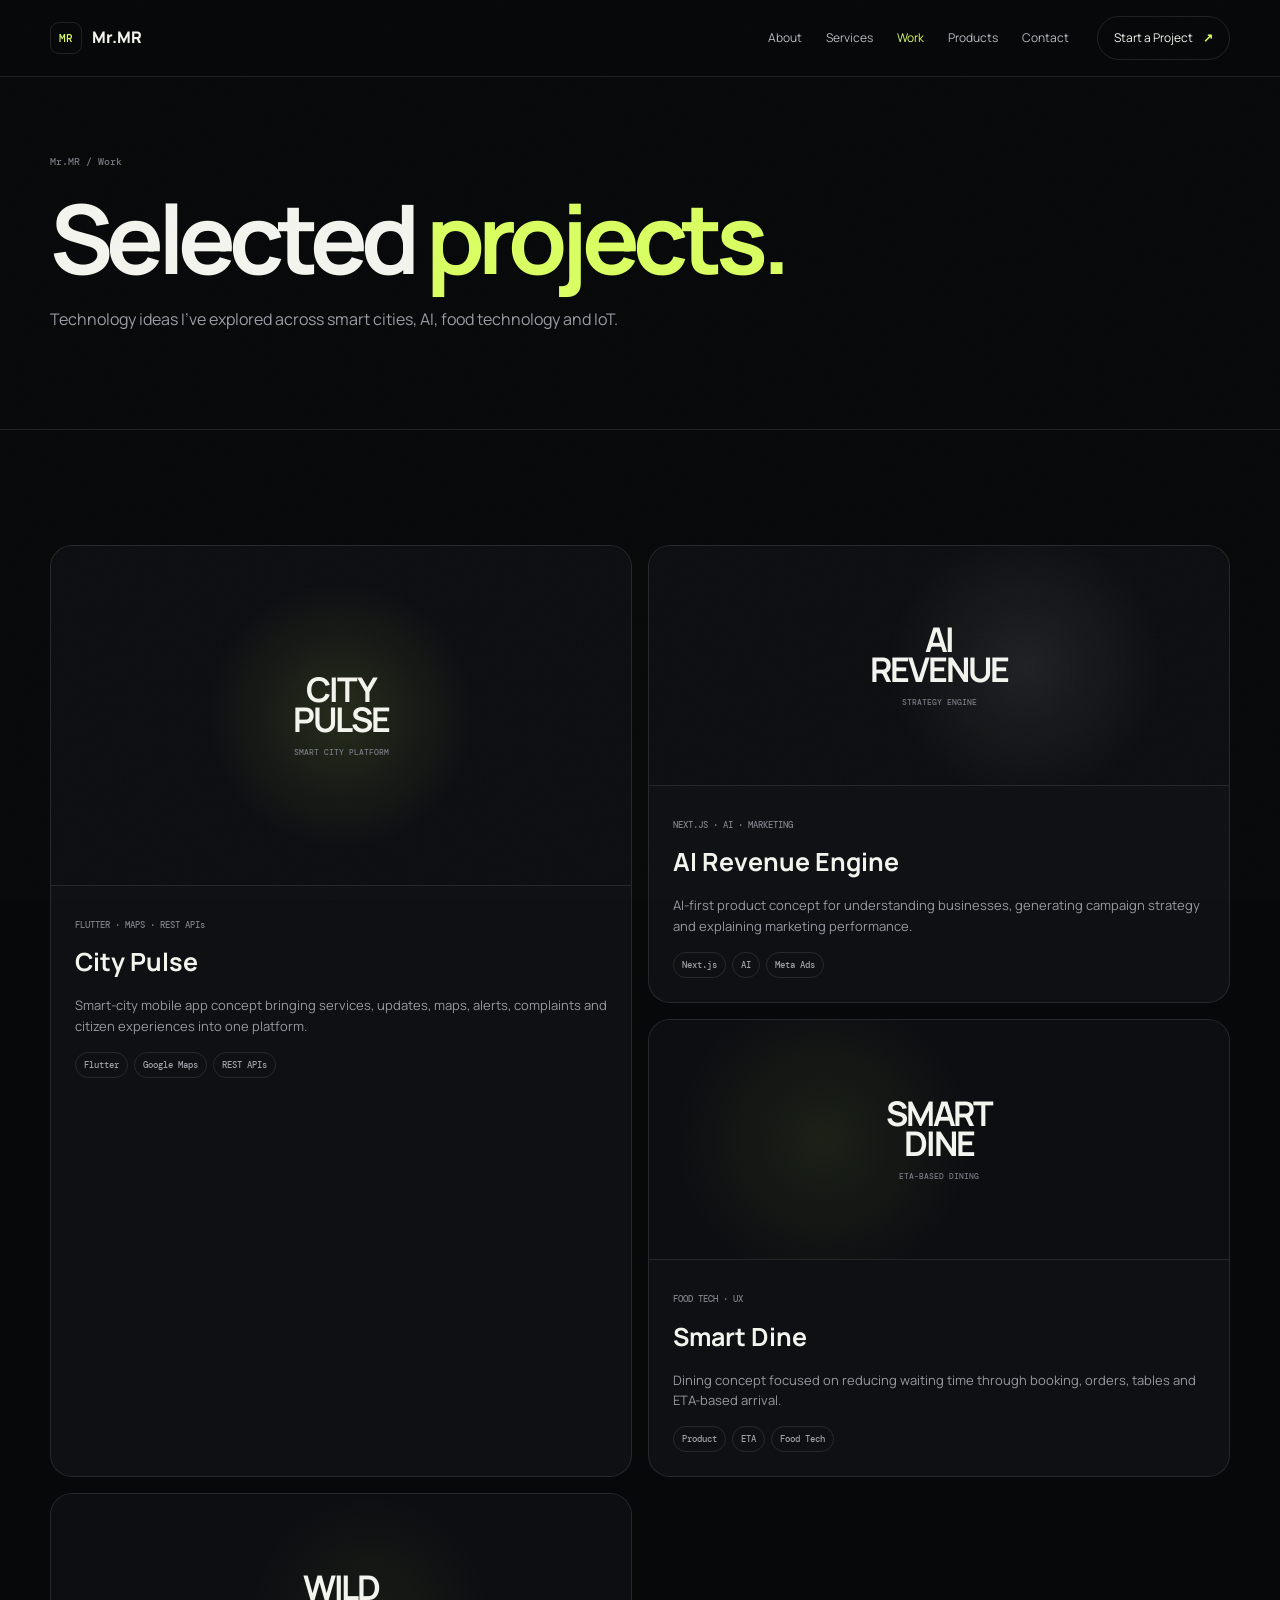
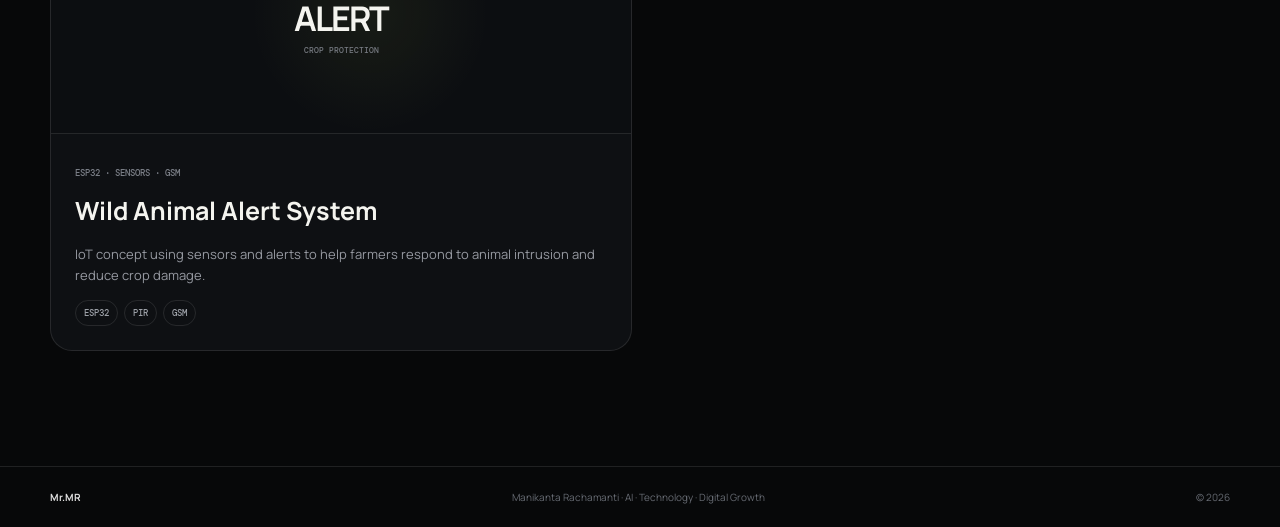
==== projects.html @ 4c33b62a "Upgrade Mr.MR to V4 — Client Ready" ====
<!doctype html><html lang="en"><head><meta charset="utf-8"><meta name="viewport" content="width=device-width,initial-scale=1"><meta name="description" content="Mr.MR — Manikanta Rachamanti"><title>Projects · Mr.MR</title><link rel="stylesheet" href="styles.css"></head><body><div class="noise"></div><header><div class="container nav"><a href="index.html" class="logo"><span>MR</span> Mr.MR</a><nav class="navlinks"><a class="" href="about.html">About</a><a class="" href="services.html">Services</a><a class="active" href="projects.html">Work</a><a class="" href="index.html#products">Products</a><a href="index.html#contact">Contact</a></nav><a class="navcta" href="start-a-project.html">Start a Project <b>↗</b></a><button class="menu" aria-label="Open menu"><i></i><i></i></button></div></header><main><section class="pagehero"><div class="container"><div class="crumb"><a href="index.html">Mr.MR</a> / Work</div><h1>Selected <em>projects.</em></h1><p>Technology ideas I've explored across smart cities, AI, food technology and IoT.</p></div></section>
<section class="section"><div class="container"><div class="workgrid"><article class="project featured"><div class="art city"><strong>CITY<br>PULSE</strong><small>SMART CITY PLATFORM</small></div><div class="pbody"><small>FLUTTER · MAPS · REST APIs</small><h3>City Pulse</h3><p>Smart-city mobile app concept bringing services, updates, maps, alerts, complaints and citizen experiences into one platform.</p><div class="tags"><i>Flutter</i><i>Google Maps</i><i>REST APIs</i></div></div></article><article class="project"><div class="art ai"><strong>AI<br>REVENUE</strong><small>STRATEGY ENGINE</small></div><div class="pbody"><small>NEXT.JS · AI · MARKETING</small><h3>AI Revenue Engine</h3><p>AI-first product concept for understanding businesses, generating campaign strategy and explaining marketing performance.</p><div class="tags"><i>Next.js</i><i>AI</i><i>Meta Ads</i></div></div></article><article class="project"><div class="art dine"><strong>SMART<br>DINE</strong><small>ETA-BASED DINING</small></div><div class="pbody"><small>FOOD TECH · UX</small><h3>Smart Dine</h3><p>Dining concept focused on reducing waiting time through booking, orders, tables and ETA-based arrival.</p><div class="tags"><i>Product</i><i>ETA</i><i>Food Tech</i></div></div></article><article class="project"><div class="art wild"><strong>WILD<br>ALERT</strong><small>CROP PROTECTION</small></div><div class="pbody"><small>ESP32 · SENSORS · GSM</small><h3>Wild Animal Alert System</h3><p>IoT concept using sensors and alerts to help farmers respond to animal intrusion and reduce crop damage.</p><div class="tags"><i>ESP32</i><i>PIR</i><i>GSM</i></div></div></article></div></div></section></main><footer><div class="container"><strong>Mr.MR</strong><span>Manikanta Rachamanti · AI · Technology · Digital Growth</span><span>© 2026</span></div></footer><script src="script.js"></script></body></html>
---- styles.css ----
@import url('https://fonts.googleapis.com/css2?family=DM+Mono:wght@400;500&family=Manrope:wght@400;500;600;700;800&display=swap');
:root{--bg:#070809;--panel:#0e1013;--panel2:#12151a;--text:#f4f4ef;--muted:#92969f;--line:rgba(255,255,255,.1);--accent:#d9ff62;--max:1180px}
*{box-sizing:border-box}html{scroll-behavior:smooth}body{margin:0;background:var(--bg);color:var(--text);font-family:Manrope,Arial,sans-serif;line-height:1.6}a{color:inherit;text-decoration:none}.container{width:min(calc(100% - 40px),var(--max));margin:auto}.noise{position:fixed;inset:0;pointer-events:none;z-index:50;opacity:.025;background-image:url("data:image/svg+xml,%3Csvg xmlns='http://www.w3.org/2000/svg' width='180' height='180'%3E%3Cfilter id='n'%3E%3CfeTurbulence type='fractalNoise' baseFrequency='.9' numOctaves='4'/%3E%3C/filter%3E%3Crect width='100%25' height='100%25' filter='url(%23n)'/%3E%3C/svg%3E")}
header{position:fixed;z-index:40;inset:0 0 auto;background:rgba(7,8,9,.8);backdrop-filter:blur(18px);border-bottom:1px solid var(--line)}.nav{height:76px;display:flex;align-items:center;gap:28px}.logo{display:flex;gap:10px;align-items:center;font-weight:800;margin-right:auto}.logo span{font:500 11px "DM Mono";color:var(--accent);border:1px solid var(--line);border-radius:9px;padding:8px}.navlinks{display:flex;gap:24px}.navlinks a{font-size:12px;color:#b8bbc1}.navlinks a:hover,.active{color:var(--accent)!important}.navcta,.btn{display:inline-flex;align-items:center;gap:10px;border:1px solid var(--line);border-radius:999px;padding:11px 16px;font-size:12px}.navcta:hover{border-color:#fff}.navcta b,.btn b{color:var(--accent)}.menu{display:none;background:none;border:0}.menu i{display:block;width:24px;height:1px;background:#fff;margin:6px}
.hero{min-height:800px;padding:160px 0 100px;display:flex;align-items:center}.hero-grid{display:grid;grid-template-columns:1.1fr .9fr;gap:80px;align-items:center}.eyebrow{display:inline-flex;gap:8px;align-items:center;font:500 10px "DM Mono";letter-spacing:.12em;border:1px solid var(--line);border-radius:999px;padding:8px 11px}.eyebrow span{width:7px;height:7px;background:var(--accent);border-radius:50%;box-shadow:0 0 14px var(--accent)}h1{font-size:clamp(55px,7.5vw,96px);line-height:.95;letter-spacing:-.07em;margin:24px 0}em{font-style:normal;color:var(--accent)}.hero p{color:#aeb1b8;max-width:680px;font-size:16px}.actions{display:flex;gap:12px;margin-top:30px}.primary{background:var(--accent);color:#080909;border-color:var(--accent);font-weight:800}.secondary:hover{border-color:#fff}.social{display:flex;gap:12px;color:#777b83;font-size:11px;margin-top:24px}.social a:hover{color:var(--accent)}
.visual{height:490px;border:1px solid var(--line);border-radius:30px;padding:22px;background:radial-gradient(circle at 50% 45%,rgba(217,255,98,.1),transparent 35%),#0d0f12}.visualtop,.visualbottom{display:flex;justify-content:space-between;font:500 9px "DM Mono";color:#72767d}.live{color:var(--accent)}.orbit{height:360px;display:grid;place-items:center;position:relative}.ring{position:absolute;border:1px solid rgba(255,255,255,.11);border-radius:50%}.r1{width:210px;height:320px}.r2{width:305px;height:230px}.r3{width:325px;height:325px;border-color:rgba(217,255,98,.15)}.core{width:90px;height:90px;border-radius:25px;background:var(--accent);color:#090a09;display:grid;place-items:center;font:800 23px "DM Mono";box-shadow:0 0 80px rgba(217,255,98,.18)}.chip{position:absolute;border:1px solid var(--line);border-radius:999px;background:#111419;color:#c1c4ca;padding:7px 10px;font:500 9px "DM Mono"}.c1{top:35px;left:20px}.c2{top:55px;right:20px}.c3{bottom:55px;left:30px}.c4{bottom:35px;right:45px}.visualbottom{border-top:1px solid var(--line);padding-top:17px}.visualbottom div{display:grid;gap:3px}.visualbottom strong{font:600 11px Manrope;color:#eee}
.ticker{overflow:hidden;border-block:1px solid var(--line)}.ticker>div{width:max-content;display:flex;gap:28px;padding:17px 0;animation:scroll 28s linear infinite}.ticker span{font:500 10px "DM Mono";letter-spacing:.1em;color:#777b83}.ticker i{color:var(--accent);font-style:normal}@keyframes scroll{to{transform:translateX(-35%)}}
.section{padding:115px 0}.dark{background:#0b0d10;border-block:1px solid var(--line)}.heading{display:grid;grid-template-columns:70px 1fr;gap:20px;margin-bottom:58px}.heading>span{font:500 11px "DM Mono";color:var(--accent)}.heading small,.page-kicker{font:500 10px "DM Mono";letter-spacing:.12em;color:#72767e}.heading h2{font-size:clamp(38px,5vw,60px);line-height:1;letter-spacing:-.055em;margin:10px 0}.two{display:grid;grid-template-columns:1.15fr .85fr;gap:100px}.lead{font-size:23px;line-height:1.45;color:#eee}.copy p:not(.lead){color:#999da5;font-size:14px}.facts{border-top:1px solid var(--line)}.facts div{display:flex;justify-content:space-between;gap:20px;padding:18px 0;border-bottom:1px solid var(--line)}.facts small{font:500 9px "DM Mono";color:#686c73}.facts strong{font-size:12px;text-align:right}
.cards{display:grid;grid-template-columns:1fr 1fr}.card{padding:32px 38px 34px 0;border-top:1px solid var(--line);min-height:250px}.card:nth-child(even){padding-left:38px;border-left:1px solid var(--line)}.card>b{font:500 10px "DM Mono";color:var(--accent)}.card h3{font-size:25px;margin:24px 0 8px}.card p{color:#92969e;font-size:13px}.card a{font:500 10px "DM Mono";color:#d5d7db}.card a span{color:var(--accent)}
.workgrid{display:grid;grid-template-columns:1fr 1fr;gap:16px}.project{border:1px solid var(--line);border-radius:22px;overflow:hidden;background:#0e1013;transition:.3s}.project:hover{transform:translateY(-5px);border-color:rgba(217,255,98,.35)}.project.featured{grid-row:span 2}.art{height:240px;display:grid;place-items:center;align-content:center;border-bottom:1px solid var(--line)}.featured .art{height:340px}.city{background:radial-gradient(circle,rgba(217,255,98,.12),transparent 40%),#0c0e11}.ai{background:radial-gradient(circle at 65%,rgba(255,255,255,.08),transparent 35%),#0c0e11}.dine{background:radial-gradient(circle at 30%,rgba(217,255,98,.08),transparent 35%),#0c0e11}.wild{background:radial-gradient(circle at 55%,rgba(217,255,98,.06),transparent 35%),#0c0e11}.art strong{font-size:34px;line-height:.9;text-align:center;letter-spacing:-.06em}.art small{font:500 8px "DM Mono";color:#777b82;margin-top:12px}.pbody{padding:24px}.pbody>small{font:500 9px "DM Mono";color:#7b7f87}.pbody h3{font-size:25px;margin:7px 0}.pbody p{font-size:13px;color:#9699a1}.tags{display:flex;flex-wrap:wrap;gap:6px;margin-top:15px}.tags i{font:500 9px "DM Mono";font-style:normal;color:#9da1a8;border:1px solid var(--line);padding:6px 8px;border-radius:999px}
.timeline{border-top:1px solid var(--line)}.timeline article{display:grid;grid-template-columns:100px 1fr;gap:40px;padding:34px 0;border-bottom:1px solid var(--line)}.timeline time{font:500 9px "DM Mono";color:#6d7178}.timeline small{font:500 9px "DM Mono";color:#747880}.timeline h3{font-size:27px;margin:7px 0}.timeline b{font-size:12px;color:var(--accent)}.timeline p{max-width:760px;color:#969aa2;font-size:13px}
.product{display:grid;grid-template-columns:1.15fr .85fr;gap:65px;border:1px solid var(--line);border-radius:24px;padding:55px;background:radial-gradient(circle at 80%,rgba(217,255,98,.08),transparent 35%),#0e1013}.product h3{font-size:45px;line-height:1;letter-spacing:-.05em;margin:12px 0}.product p{font-size:13px;color:#979aa2;max-width:590px}.productlist{border-top:1px solid var(--line);align-self:center}.productlist div{padding:18px 0;border-bottom:1px solid var(--line);display:flex;gap:15px;font-size:13px}.productlist b{font:500 9px "DM Mono";color:var(--accent)}
.start{background:var(--accent);color:#080909;padding:120px 0}.startgrid{display:grid;grid-template-columns:1fr 1fr;gap:80px}.start h1{font-size:clamp(52px,7vw,86px);margin:12px 0}.start p{color:#3f4a12;max-width:540px}.direct{margin-top:30px;display:grid;gap:5px;font-size:12px}.direct a{font-weight:800}.form{background:#0b0d0f;color:#f3f3ee;border-radius:24px;padding:28px}.form label{display:grid;gap:7px;margin-bottom:15px;font:500 9px "DM Mono";color:#858a92}.formrow{display:grid;grid-template-columns:1fr 1fr;gap:14px}input,select,textarea{width:100%;background:#12151a;border:1px solid #252a31;color:#eee;border-radius:10px;padding:13px;font:500 12px Manrope;outline:0}input:focus,select:focus,textarea:focus{border-color:var(--accent)}textarea{resize:vertical}.submit{width:100%;border:0;border-radius:10px;background:var(--accent);color:#080909;padding:14px;font-weight:800;cursor:pointer}.submit:disabled{opacity:.55}.note{font-size:9px;color:#666b74}.status{min-height:20px;color:var(--accent);font-size:11px}.contact{padding:115px 0}.contactgrid{display:grid;grid-template-columns:1fr .9fr;gap:100px}.contact h2{font-size:clamp(55px,7vw,90px);line-height:.92;letter-spacing:-.07em;margin:14px 0}.links{border-top:1px solid var(--line)}.links a{display:grid;grid-template-columns:90px 1fr 20px;gap:15px;padding:20px 0;border-bottom:1px solid var(--line)}.links small{font:500 9px "DM Mono";color:#676b73}.links strong{font-size:13px}.links b{color:var(--accent)}footer{border-top:1px solid var(--line);padding:22px 0;color:#676b73;font-size:10px}footer .container{display:flex;justify-content:space-between;gap:20px}footer strong{color:#ddd}
.pagehero{padding:155px 0 80px;border-bottom:1px solid var(--line)}.pagehero h1{max-width:850px}.pagehero p{max-width:680px;color:#999da5;font-size:16px}.crumb{font:500 10px "DM Mono";color:#72767e}.crumb a:hover{color:var(--accent)}
.reveal{opacity:0;transform:translateY(18px);transition:.7s}.reveal.visible{opacity:1;transform:none}.delay{transition-delay:.12s}
@media(max-width:900px){.navlinks{display:none;position:absolute;top:68px;left:20px;right:20px;background:#111318;border:1px solid var(--line);border-radius:15px;padding:15px;flex-direction:column}.navlinks.open{display:flex}.menu{display:block}.navcta{display:none}.hero-grid,.two,.product,.startgrid,.contactgrid{grid-template-columns:1fr}.visual{height:450px}.cards{grid-template-columns:1fr}.card,.card:nth-child(even){padding:28px 0;border-left:0}.workgrid{grid-template-columns:1fr}.project.featured{grid-row:auto}.featured .art{height:270px}}@media(max-width:650px){.container{width:calc(100% - 28px)}.section{padding:80px 0}.heading{grid-template-columns:40px 1fr;gap:7px;margin-bottom:45px}.hero{padding-top:130px}.hero h1{font-size:clamp(46px,15vw,68px)}.actions{flex-direction:column}.btn{justify-content:center}.formrow{grid-template-columns:1fr}.product{padding:28px}.product h3{font-size:36px}.timeline article{grid-template-columns:1fr;gap:8px}.links a{grid-template-columns:75px 1fr 15px}footer .container{flex-direction:column}}
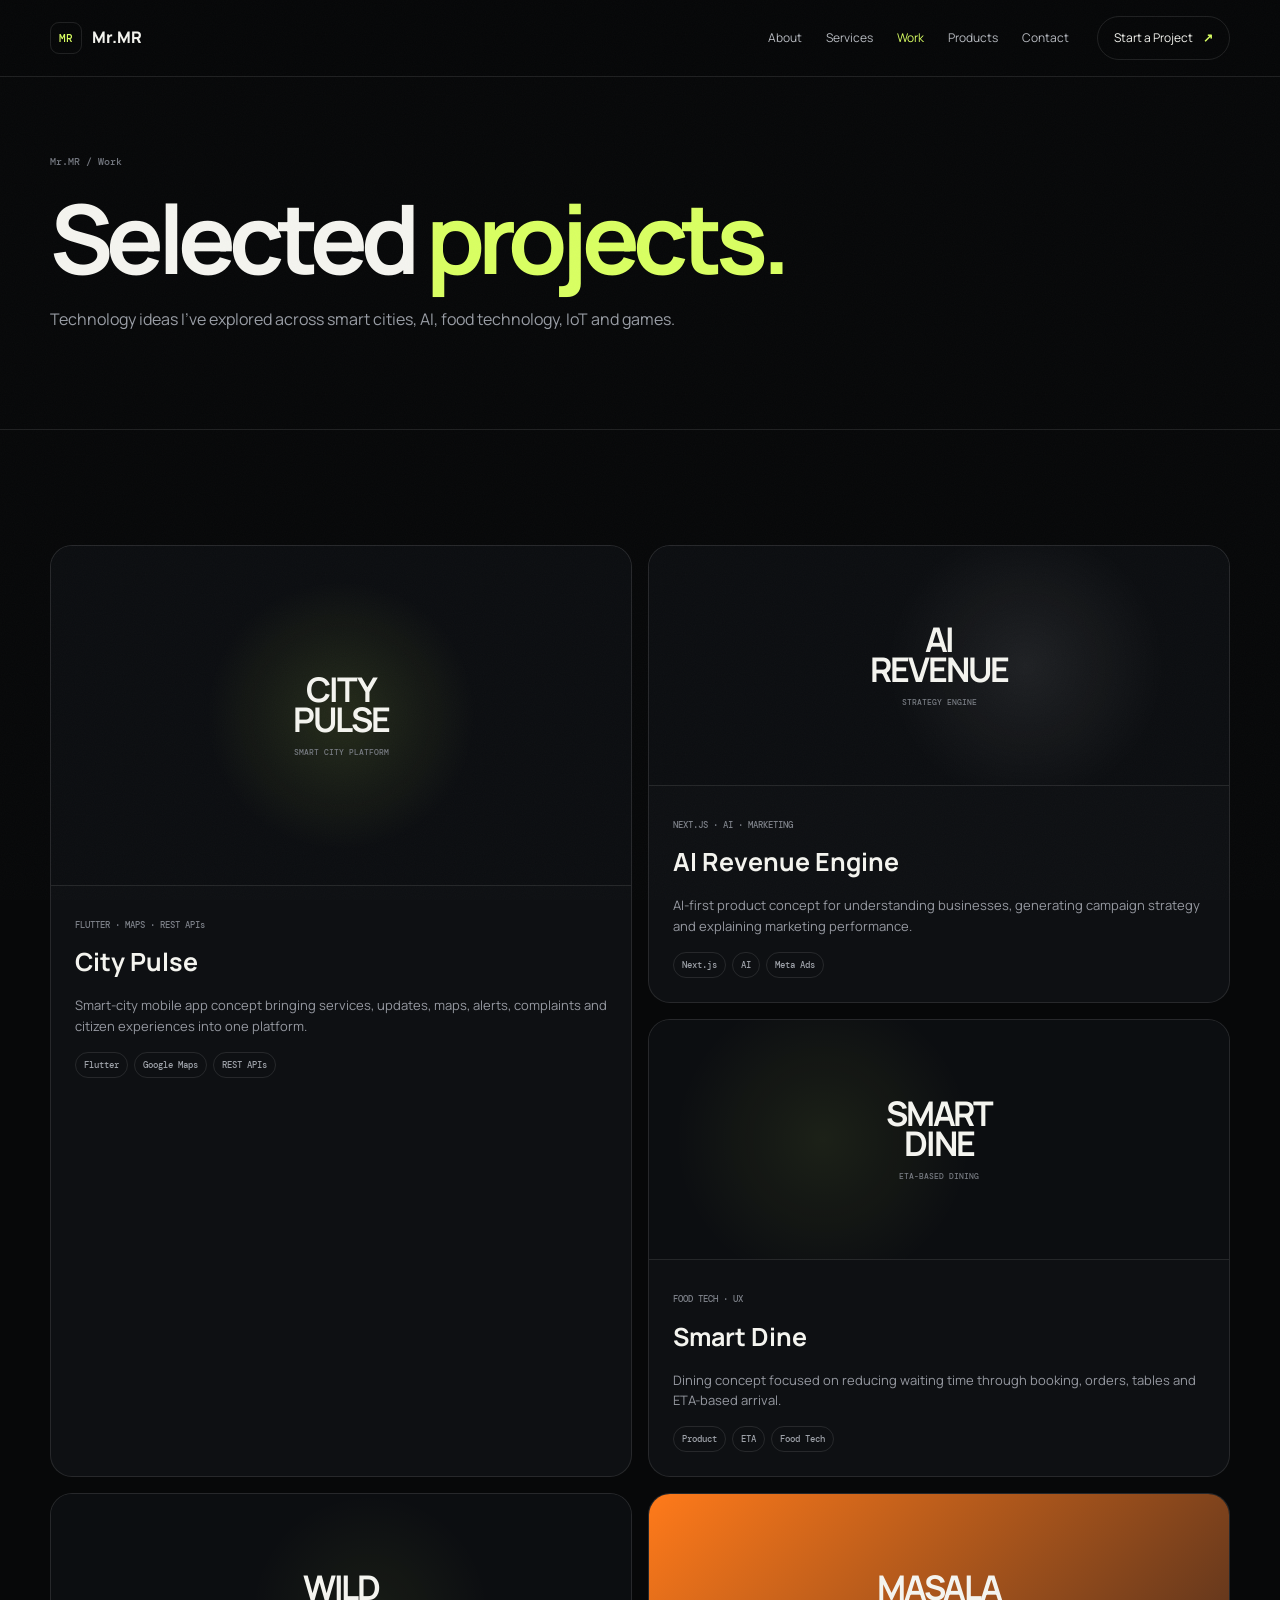
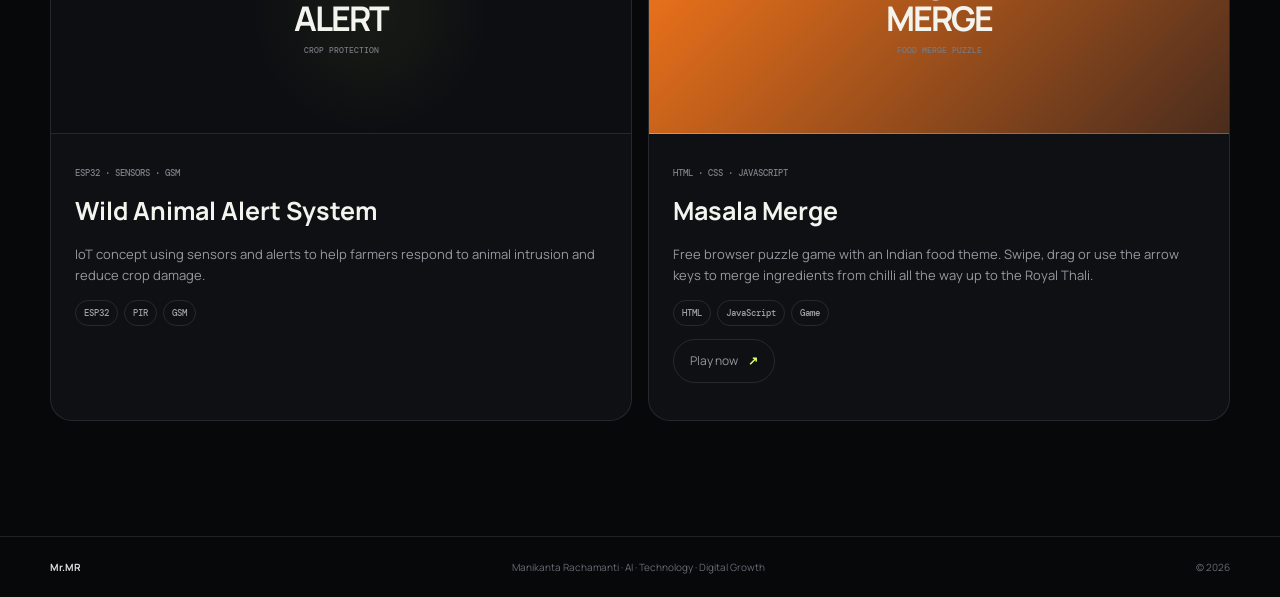
==== commit e6306434: "Add files via upload" ====
--- a/projects.html
+++ b/projects.html
@@ -1,2 +1,2 @@
-<!doctype html><html lang="en"><head><meta charset="utf-8"><meta name="viewport" content="width=device-width,initial-scale=1"><meta name="description" content="Mr.MR — Manikanta Rachamanti"><title>Projects · Mr.MR</title><link rel="stylesheet" href="styles.css"></head><body><div class="noise"></div><header><div class="container nav"><a href="index.html" class="logo"><span>MR</span> Mr.MR</a><nav class="navlinks"><a class="" href="about.html">About</a><a class="" href="services.html">Services</a><a class="active" href="projects.html">Work</a><a class="" href="index.html#products">Products</a><a href="index.html#contact">Contact</a></nav><a class="navcta" href="start-a-project.html">Start a Project <b>↗</b></a><button class="menu" aria-label="Open menu"><i></i><i></i></button></div></header><main><section class="pagehero"><div class="container"><div class="crumb"><a href="index.html">Mr.MR</a> / Work</div><h1>Selected <em>projects.</em></h1><p>Technology ideas I've explored across smart cities, AI, food technology and IoT.</p></div></section>
-<section class="section"><div class="container"><div class="workgrid"><article class="project featured"><div class="art city"><strong>CITY<br>PULSE</strong><small>SMART CITY PLATFORM</small></div><div class="pbody"><small>FLUTTER · MAPS · REST APIs</small><h3>City Pulse</h3><p>Smart-city mobile app concept bringing services, updates, maps, alerts, complaints and citizen experiences into one platform.</p><div class="tags"><i>Flutter</i><i>Google Maps</i><i>REST APIs</i></div></div></article><article class="project"><div class="art ai"><strong>AI<br>REVENUE</strong><small>STRATEGY ENGINE</small></div><div class="pbody"><small>NEXT.JS · AI · MARKETING</small><h3>AI Revenue Engine</h3><p>AI-first product concept for understanding businesses, generating campaign strategy and explaining marketing performance.</p><div class="tags"><i>Next.js</i><i>AI</i><i>Meta Ads</i></div></div></article><article class="project"><div class="art dine"><strong>SMART<br>DINE</strong><small>ETA-BASED DINING</small></div><div class="pbody"><small>FOOD TECH · UX</small><h3>Smart Dine</h3><p>Dining concept focused on reducing waiting time through booking, orders, tables and ETA-based arrival.</p><div class="tags"><i>Product</i><i>ETA</i><i>Food Tech</i></div></div></article><article class="project"><div class="art wild"><strong>WILD<br>ALERT</strong><small>CROP PROTECTION</small></div><div class="pbody"><small>ESP32 · SENSORS · GSM</small><h3>Wild Animal Alert System</h3><p>IoT concept using sensors and alerts to help farmers respond to animal intrusion and reduce crop damage.</p><div class="tags"><i>ESP32</i><i>PIR</i><i>GSM</i></div></div></article></div></div></section></main><footer><div class="container"><strong>Mr.MR</strong><span>Manikanta Rachamanti · AI · Technology · Digital Growth</span><span>© 2026</span></div></footer><script src="script.js"></script></body></html>+<!doctype html><html lang="en"><head><meta charset="utf-8"><meta name="viewport" content="width=device-width,initial-scale=1"><meta name="description" content="Mr.MR — Manikanta Rachamanti"><title>Projects · Mr.MR</title><link rel="stylesheet" href="styles.css"></head><body><div class="noise"></div><header><div class="container nav"><a href="index.html" class="logo"><span>MR</span> Mr.MR</a><nav class="navlinks"><a class="" href="about.html">About</a><a class="" href="services.html">Services</a><a class="active" href="projects.html">Work</a><a class="" href="index.html#products">Products</a><a href="index.html#contact">Contact</a></nav><a class="navcta" href="start-a-project.html">Start a Project <b>↗</b></a><button class="menu" aria-label="Open menu"><i></i><i></i></button></div></header><main><section class="pagehero"><div class="container"><div class="crumb"><a href="index.html">Mr.MR</a> / Work</div><h1>Selected <em>projects.</em></h1><p>Technology ideas I've explored across smart cities, AI, food technology, IoT and games.</p></div></section>
+<section class="section"><div class="container"><div class="workgrid"><article class="project featured"><div class="art city"><strong>CITY<br>PULSE</strong><small>SMART CITY PLATFORM</small></div><div class="pbody"><small>FLUTTER · MAPS · REST APIs</small><h3>City Pulse</h3><p>Smart-city mobile app concept bringing services, updates, maps, alerts, complaints and citizen experiences into one platform.</p><div class="tags"><i>Flutter</i><i>Google Maps</i><i>REST APIs</i></div></div></article><article class="project"><div class="art ai"><strong>AI<br>REVENUE</strong><small>STRATEGY ENGINE</small></div><div class="pbody"><small>NEXT.JS · AI · MARKETING</small><h3>AI Revenue Engine</h3><p>AI-first product concept for understanding businesses, generating campaign strategy and explaining marketing performance.</p><div class="tags"><i>Next.js</i><i>AI</i><i>Meta Ads</i></div></div></article><article class="project"><div class="art dine"><strong>SMART<br>DINE</strong><small>ETA-BASED DINING</small></div><div class="pbody"><small>FOOD TECH · UX</small><h3>Smart Dine</h3><p>Dining concept focused on reducing waiting time through booking, orders, tables and ETA-based arrival.</p><div class="tags"><i>Product</i><i>ETA</i><i>Food Tech</i></div></div></article><article class="project"><div class="art wild"><strong>WILD<br>ALERT</strong><small>CROP PROTECTION</small></div><div class="pbody"><small>ESP32 · SENSORS · GSM</small><h3>Wild Animal Alert System</h3><p>IoT concept using sensors and alerts to help farmers respond to animal intrusion and reduce crop damage.</p><div class="tags"><i>ESP32</i><i>PIR</i><i>GSM</i></div></div></article><article class="project"><div class="art game" style="background:linear-gradient(135deg,#ff7a1a 0%,#4a2c1d 100%)"><strong>MASALA<br>MERGE</strong><small>FOOD MERGE PUZZLE</small></div><div class="pbody"><small>HTML · CSS · JAVASCRIPT</small><h3>Masala Merge</h3><p>Free browser puzzle game with an Indian food theme. Swipe, drag or use the arrow keys to merge ingredients from chilli all the way up to the Royal Thali.</p><div class="tags"><i>HTML</i><i>JavaScript</i><i>Game</i></div><p><a class="btn secondary" href="https://masala-merge.vercel.app/" target="_blank" rel="noopener">Play now <b>↗</b></a></p></div></article></div></div></section></main><footer><div class="container"><strong>Mr.MR</strong><span>Manikanta Rachamanti · AI · Technology · Digital Growth</span><span>© 2026</span></div></footer><script src="script.js"></script></body></html>
--- a/styles.css
+++ b/styles.css
@@ -14,3 +14,13 @@
 .pagehero{padding:155px 0 80px;border-bottom:1px solid var(--line)}.pagehero h1{max-width:850px}.pagehero p{max-width:680px;color:#999da5;font-size:16px}.crumb{font:500 10px "DM Mono";color:#72767e}.crumb a:hover{color:var(--accent)}
 .reveal{opacity:0;transform:translateY(18px);transition:.7s}.reveal.visible{opacity:1;transform:none}.delay{transition-delay:.12s}
 @media(max-width:900px){.navlinks{display:none;position:absolute;top:68px;left:20px;right:20px;background:#111318;border:1px solid var(--line);border-radius:15px;padding:15px;flex-direction:column}.navlinks.open{display:flex}.menu{display:block}.navcta{display:none}.hero-grid,.two,.product,.startgrid,.contactgrid{grid-template-columns:1fr}.visual{height:450px}.cards{grid-template-columns:1fr}.card,.card:nth-child(even){padding:28px 0;border-left:0}.workgrid{grid-template-columns:1fr}.project.featured{grid-row:auto}.featured .art{height:270px}}@media(max-width:650px){.container{width:calc(100% - 28px)}.section{padding:80px 0}.heading{grid-template-columns:40px 1fr;gap:7px;margin-bottom:45px}.hero{padding-top:130px}.hero h1{font-size:clamp(46px,15vw,68px)}.actions{flex-direction:column}.btn{justify-content:center}.formrow{grid-template-columns:1fr}.product{padding:28px}.product h3{font-size:36px}.timeline article{grid-template-columns:1fr;gap:8px}.links a{grid-template-columns:75px 1fr 15px}footer .container{flex-direction:column}}
+
+
+/* V5.1 inquiry status */
+.status.success {
+  color: #1f7a4d;
+}
+
+.status.error {
+  color: #b42318;
+}
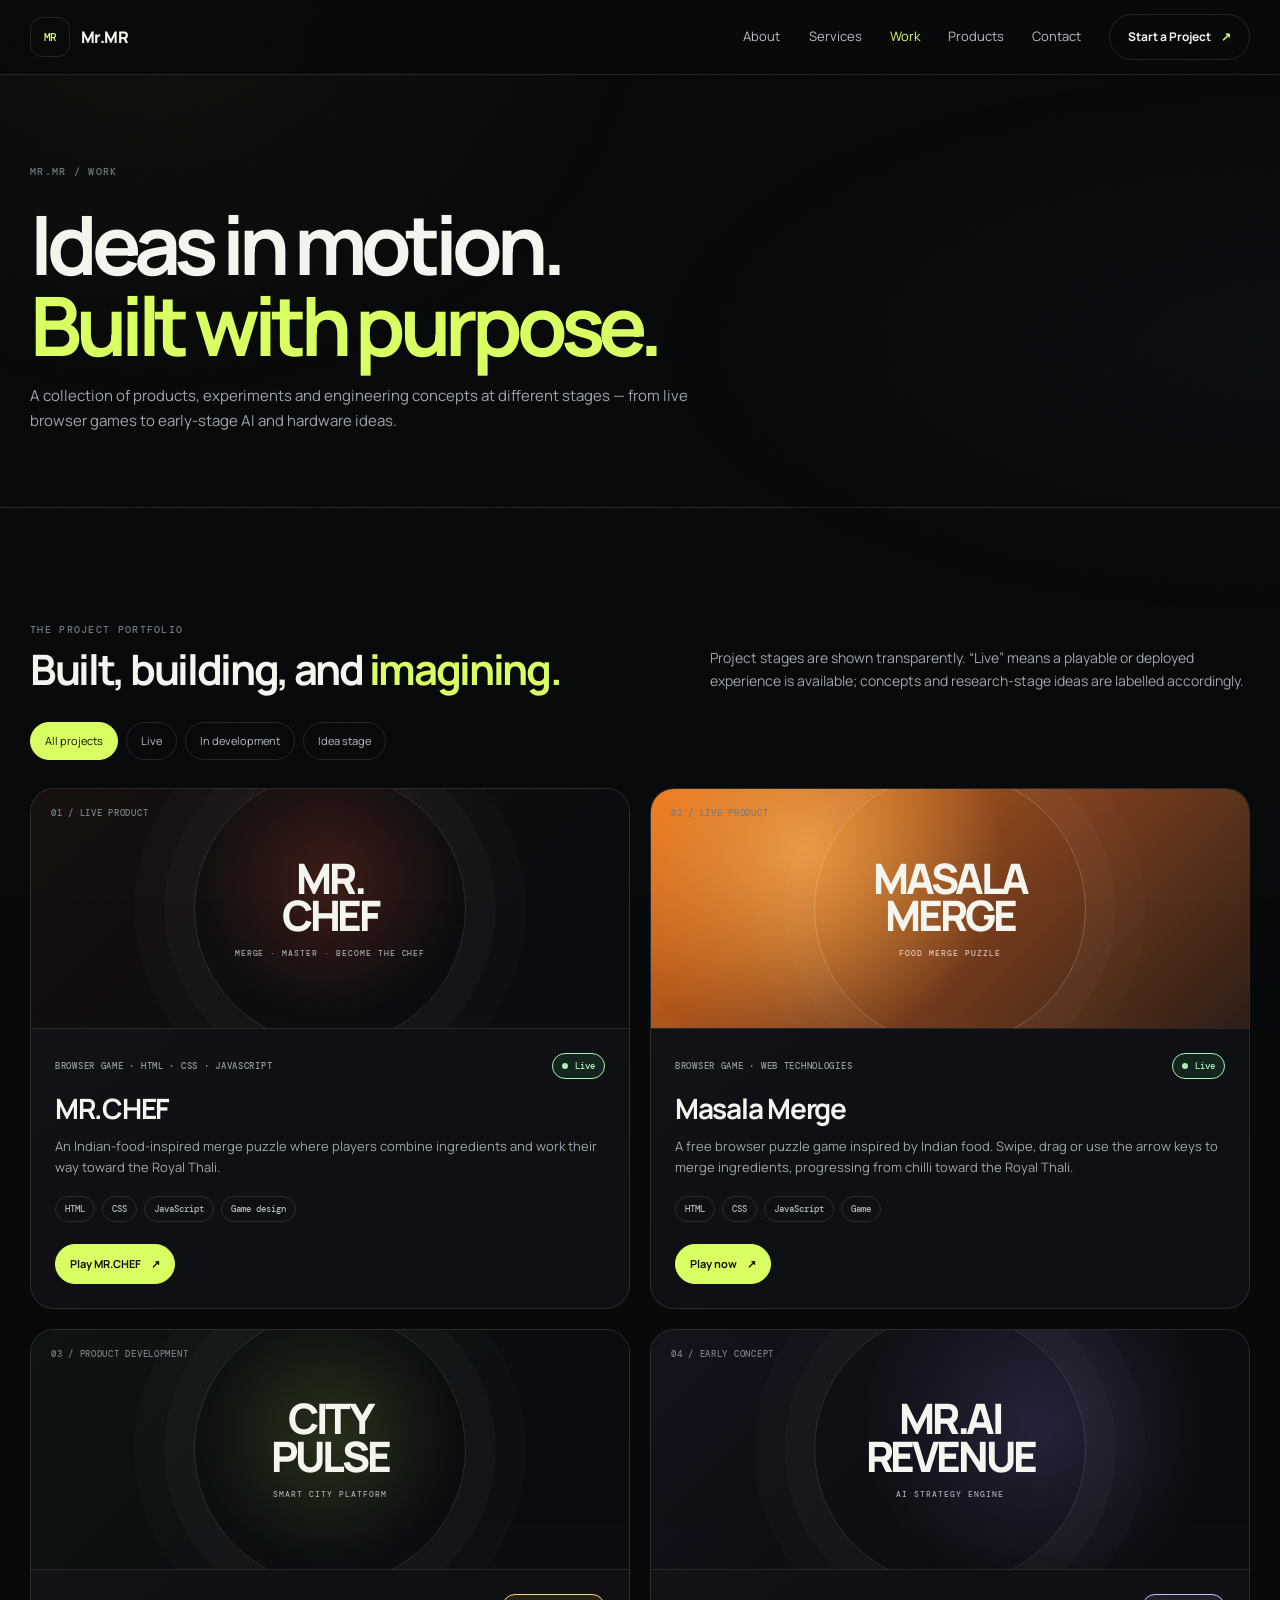
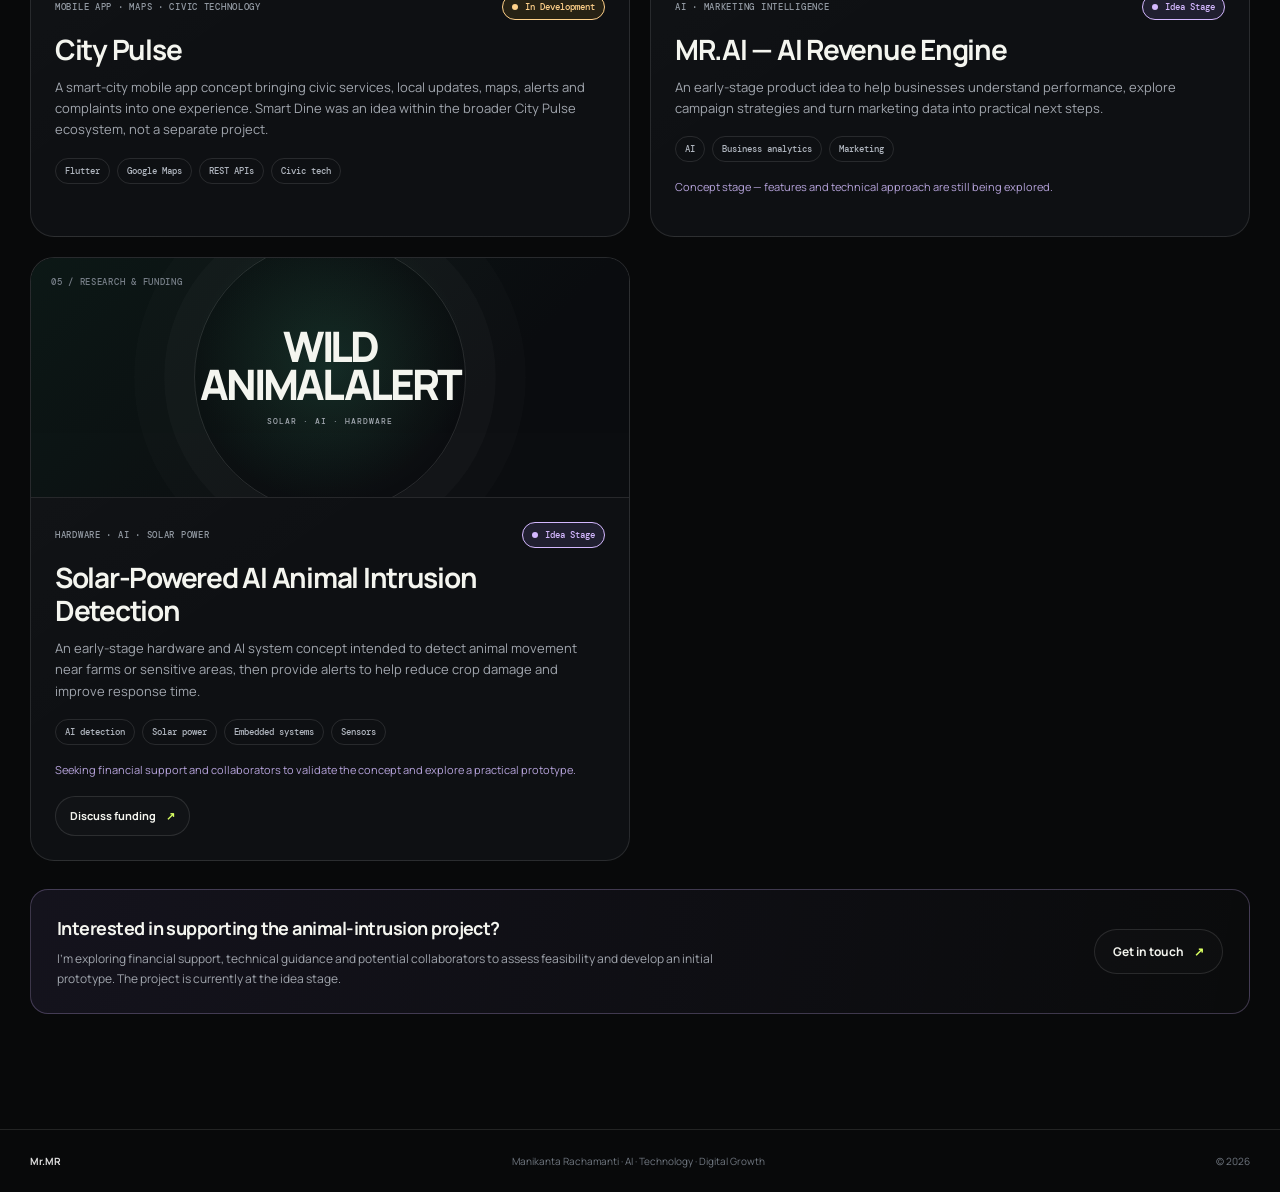
==== commit c668a753: "Add files via upload" ====
--- a/projects.html
+++ b/projects.html
@@ -1,2 +1,168 @@
-<!doctype html><html lang="en"><head><meta charset="utf-8"><meta name="viewport" content="width=device-width,initial-scale=1"><meta name="description" content="Mr.MR — Manikanta Rachamanti"><title>Projects · Mr.MR</title><link rel="stylesheet" href="styles.css"></head><body><div class="noise"></div><header><div class="container nav"><a href="index.html" class="logo"><span>MR</span> Mr.MR</a><nav class="navlinks"><a class="" href="about.html">About</a><a class="" href="services.html">Services</a><a class="active" href="projects.html">Work</a><a class="" href="index.html#products">Products</a><a href="index.html#contact">Contact</a></nav><a class="navcta" href="start-a-project.html">Start a Project <b>↗</b></a><button class="menu" aria-label="Open menu"><i></i><i></i></button></div></header><main><section class="pagehero"><div class="container"><div class="crumb"><a href="index.html">Mr.MR</a> / Work</div><h1>Selected <em>projects.</em></h1><p>Technology ideas I've explored across smart cities, AI, food technology, IoT and games.</p></div></section>
-<section class="section"><div class="container"><div class="workgrid"><article class="project featured"><div class="art city"><strong>CITY<br>PULSE</strong><small>SMART CITY PLATFORM</small></div><div class="pbody"><small>FLUTTER · MAPS · REST APIs</small><h3>City Pulse</h3><p>Smart-city mobile app concept bringing services, updates, maps, alerts, complaints and citizen experiences into one platform.</p><div class="tags"><i>Flutter</i><i>Google Maps</i><i>REST APIs</i></div></div></article><article class="project"><div class="art ai"><strong>AI<br>REVENUE</strong><small>STRATEGY ENGINE</small></div><div class="pbody"><small>NEXT.JS · AI · MARKETING</small><h3>AI Revenue Engine</h3><p>AI-first product concept for understanding businesses, generating campaign strategy and explaining marketing performance.</p><div class="tags"><i>Next.js</i><i>AI</i><i>Meta Ads</i></div></div></article><article class="project"><div class="art dine"><strong>SMART<br>DINE</strong><small>ETA-BASED DINING</small></div><div class="pbody"><small>FOOD TECH · UX</small><h3>Smart Dine</h3><p>Dining concept focused on reducing waiting time through booking, orders, tables and ETA-based arrival.</p><div class="tags"><i>Product</i><i>ETA</i><i>Food Tech</i></div></div></article><article class="project"><div class="art wild"><strong>WILD<br>ALERT</strong><small>CROP PROTECTION</small></div><div class="pbody"><small>ESP32 · SENSORS · GSM</small><h3>Wild Animal Alert System</h3><p>IoT concept using sensors and alerts to help farmers respond to animal intrusion and reduce crop damage.</p><div class="tags"><i>ESP32</i><i>PIR</i><i>GSM</i></div></div></article><article class="project"><div class="art game" style="background:linear-gradient(135deg,#ff7a1a 0%,#4a2c1d 100%)"><strong>MASALA<br>MERGE</strong><small>FOOD MERGE PUZZLE</small></div><div class="pbody"><small>HTML · CSS · JAVASCRIPT</small><h3>Masala Merge</h3><p>Free browser puzzle game with an Indian food theme. Swipe, drag or use the arrow keys to merge ingredients from chilli all the way up to the Royal Thali.</p><div class="tags"><i>HTML</i><i>JavaScript</i><i>Game</i></div><p><a class="btn secondary" href="https://masala-merge.vercel.app/" target="_blank" rel="noopener">Play now <b>↗</b></a></p></div></article></div></div></section></main><footer><div class="container"><strong>Mr.MR</strong><span>Manikanta Rachamanti · AI · Technology · Digital Growth</span><span>© 2026</span></div></footer><script src="script.js"></script></body></html>
+<!doctype html>
+<html lang="en">
+<head>
+  <meta charset="utf-8">
+  <meta name="viewport" content="width=device-width, initial-scale=1">
+  <meta name="description" content="Explore Manikanta Rachamanti's projects across AI, smart-city technology, hardware, and browser games. See what is live, in development, and at idea stage.">
+  <meta name="theme-color" content="#08090a">
+  <title>Projects & Experiments · Mr.MR</title>
+  <link rel="stylesheet" href="styles.css">
+</head>
+<body>
+  <div class="noise" aria-hidden="true"></div>
+  <header>
+    <div class="container nav">
+      <a href="index.html" class="logo" aria-label="Mr.MR home"><span>MR</span> Mr.MR</a>
+      <nav class="navlinks" aria-label="Main navigation">
+        <a href="about.html">About</a>
+        <a href="services.html">Services</a>
+        <a class="active" aria-current="page" href="projects.html">Work</a>
+        <a href="index.html#products">Products</a>
+        <a href="index.html#contact">Contact</a>
+      </nav>
+      <a class="navcta" href="start-a-project.html">Start a Project <b>↗</b></a>
+      <button class="menu" aria-label="Toggle navigation" aria-expanded="false"><i></i><i></i></button>
+    </div>
+  </header>
+
+  <main>
+    <section class="pagehero">
+      <div class="container">
+        <div class="crumb"><a href="index.html">Mr.MR</a> / Work</div>
+        <h1>Ideas in motion.<br><em>Built with purpose.</em></h1>
+        <p>A collection of products, experiments and engineering concepts at different stages — from live browser games to early-stage AI and hardware ideas.</p>
+      </div>
+    </section>
+
+    <section class="section">
+      <div class="container">
+        <div class="portfolio-intro">
+          <div>
+            <div class="page-kicker">THE PROJECT PORTFOLIO</div>
+            <h2 style="font-size:clamp(28px,4vw,42px);line-height:1.1;letter-spacing:-.055em;margin:10px 0 0">Built, building, and <em>imagining.</em></h2>
+          </div>
+          <p>Project stages are shown transparently. “Live” means a playable or deployed experience is available; concepts and research-stage ideas are labelled accordingly.</p>
+        </div>
+
+        <div class="project-filters" role="group" aria-label="Filter projects by status">
+          <button class="project-filter active" type="button" data-filter="all" aria-pressed="true">All projects</button>
+          <button class="project-filter" type="button" data-filter="live" aria-pressed="false">Live</button>
+          <button class="project-filter" type="button" data-filter="development" aria-pressed="false">In development</button>
+          <button class="project-filter" type="button" data-filter="idea" aria-pressed="false">Idea stage</button>
+        </div>
+
+        <div class="workgrid" id="projectGrid">
+          <article class="project" data-status="live">
+            <div class="project-visual chef-visual">
+              <span class="project-number">01 / LIVE PRODUCT</span>
+              <div class="project-mark"><strong>MR.<br>CHEF</strong><small>MERGE · MASTER · BECOME THE CHEF</small></div>
+            </div>
+            <div class="project-body">
+              <div class="project-topline"><span class="project-category">Browser game · HTML · CSS · JavaScript</span><span class="status-badge status-live">Live</span></div>
+              <h2>MR.CHEF</h2>
+              <p>An Indian-food-inspired merge puzzle where players combine ingredients and work their way toward the Royal Thali.</p>
+              <div class="tags"><i>HTML</i><i>CSS</i><i>JavaScript</i><i>Game design</i></div>
+              <div class="project-actions"><a class="btn primary" href="https://mr-chef-03-red.vercel.app/" target="_blank" rel="noopener noreferrer">Play MR.CHEF <b>↗</b></a></div>
+            </div>
+          </article>
+
+          <article class="project" data-status="live">
+            <div class="project-visual game-visual">
+              <span class="project-number">02 / LIVE PRODUCT</span>
+              <div class="project-mark"><strong>MASALA<br>MERGE</strong><small>FOOD MERGE PUZZLE</small></div>
+            </div>
+            <div class="project-body">
+              <div class="project-topline"><span class="project-category">Browser game · Web technologies</span><span class="status-badge status-live">Live</span></div>
+              <h2>Masala Merge</h2>
+              <p>A free browser puzzle game inspired by Indian food. Swipe, drag or use the arrow keys to merge ingredients, progressing from chilli toward the Royal Thali.</p>
+              <div class="tags"><i>HTML</i><i>CSS</i><i>JavaScript</i><i>Game</i></div>
+              <div class="project-actions"><a class="btn primary" href="https://masala-merge.vercel.app/" target="_blank" rel="noopener noreferrer">Play now <b>↗</b></a></div>
+            </div>
+          </article>
+
+          <article class="project" data-status="development">
+            <div class="project-visual city-visual">
+              <span class="project-number">03 / PRODUCT DEVELOPMENT</span>
+              <div class="project-mark"><strong>CITY<br>PULSE</strong><small>SMART CITY PLATFORM</small></div>
+            </div>
+            <div class="project-body">
+              <div class="project-topline"><span class="project-category">Mobile app · Maps · Civic technology</span><span class="status-badge status-development">In Development</span></div>
+              <h2>City Pulse</h2>
+              <p>A smart-city mobile app concept bringing civic services, local updates, maps, alerts and complaints into one experience. Smart Dine was an idea within the broader City Pulse ecosystem, not a separate project.</p>
+              <div class="tags"><i>Flutter</i><i>Google Maps</i><i>REST APIs</i><i>Civic tech</i></div>
+            </div>
+          </article>
+
+          <article class="project" data-status="idea">
+            <div class="project-visual ai-visual">
+              <span class="project-number">04 / EARLY CONCEPT</span>
+              <div class="project-mark"><strong>MR.AI<br>REVENUE</strong><small>AI STRATEGY ENGINE</small></div>
+            </div>
+            <div class="project-body">
+              <div class="project-topline"><span class="project-category">AI · Marketing intelligence</span><span class="status-badge status-idea">Idea Stage</span></div>
+              <h2>MR.AI — AI Revenue Engine</h2>
+              <p>An early-stage product idea to help businesses understand performance, explore campaign strategies and turn marketing data into practical next steps.</p>
+              <div class="tags"><i>AI</i><i>Business analytics</i><i>Marketing</i></div>
+              <p class="project-note">Concept stage — features and technical approach are still being explored.</p>
+            </div>
+          </article>
+
+          <article class="project" data-status="idea">
+            <div class="project-visual wild-visual">
+              <span class="project-number">05 / RESEARCH & FUNDING</span>
+              <div class="project-mark"><strong>WILD<br>ANIMAL ALERT</strong><small>SOLAR · AI · HARDWARE</small></div>
+            </div>
+            <div class="project-body">
+              <div class="project-topline"><span class="project-category">Hardware · AI · Solar power</span><span class="status-badge status-idea">Idea Stage</span></div>
+              <h2>Solar-Powered AI Animal Intrusion Detection</h2>
+              <p>An early-stage hardware and AI system concept intended to detect animal movement near farms or sensitive areas, then provide alerts to help reduce crop damage and improve response time.</p>
+              <div class="tags"><i>AI detection</i><i>Solar power</i><i>Embedded systems</i><i>Sensors</i></div>
+              <p class="project-note">Seeking financial support and collaborators to validate the concept and explore a practical prototype.</p>
+              <div class="project-actions"><a class="btn secondary" href="mailto:rachamantimani243@gmail.com?subject=Solar-Powered%20AI%20Animal%20Intrusion%20Project%20-%20Funding%20Discussion">Discuss funding <b>↗</b></a></div>
+            </div>
+          </article>
+        </div>
+
+        <aside class="funding-note">
+          <div>
+            <h3>Interested in supporting the animal-intrusion project?</h3>
+            <p>I'm exploring financial support, technical guidance and potential collaborators to assess feasibility and develop an initial prototype. The project is currently at the idea stage.</p>
+          </div>
+          <a class="btn secondary" href="mailto:rachamantimani243@gmail.com?subject=Project%20Support%20-%20Solar%20AI%20Animal%20Alert">Get in touch <b>↗</b></a>
+        </aside>
+      </div>
+    </section>
+  </main>
+
+  <footer>
+    <div class="container"><strong>Mr.MR</strong><span>Manikanta Rachamanti · AI · Technology · Digital Growth</span><span>© 2026</span></div>
+  </footer>
+
+  <script src="script.js"></script>
+  <script>
+    (() => {
+      const filters = document.querySelectorAll('.project-filter');
+      const cards = document.querySelectorAll('#projectGrid .project');
+      filters.forEach((button) => {
+        button.addEventListener('click', () => {
+          const filter = button.dataset.filter;
+          filters.forEach((item) => {
+            const selected = item === button;
+            item.classList.toggle('active', selected);
+            item.setAttribute('aria-pressed', String(selected));
+          });
+          cards.forEach((card) => {
+            card.hidden = filter !== 'all' && card.dataset.status !== filter;
+          });
+        });
+      });
+      const menu = document.querySelector('.menu');
+      const nav = document.querySelector('.navlinks');
+      menu?.addEventListener('click', () => {
+        const isOpen = nav?.classList.toggle('open') ?? false;
+        menu.setAttribute('aria-expanded', String(isOpen));
+      });
+    })();
+  </script>
+</body>
+</html>
--- a/styles.css
+++ b/styles.css
@@ -1,26 +1,313 @@
 @import url('https://fonts.googleapis.com/css2?family=DM+Mono:wght@400;500&family=Manrope:wght@400;500;600;700;800&display=swap');
-:root{--bg:#070809;--panel:#0e1013;--panel2:#12151a;--text:#f4f4ef;--muted:#92969f;--line:rgba(255,255,255,.1);--accent:#d9ff62;--max:1180px}
-*{box-sizing:border-box}html{scroll-behavior:smooth}body{margin:0;background:var(--bg);color:var(--text);font-family:Manrope,Arial,sans-serif;line-height:1.6}a{color:inherit;text-decoration:none}.container{width:min(calc(100% - 40px),var(--max));margin:auto}.noise{position:fixed;inset:0;pointer-events:none;z-index:50;opacity:.025;background-image:url("data:image/svg+xml,%3Csvg xmlns='http://www.w3.org/2000/svg' width='180' height='180'%3E%3Cfilter id='n'%3E%3CfeTurbulence type='fractalNoise' baseFrequency='.9' numOctaves='4'/%3E%3C/filter%3E%3Crect width='100%25' height='100%25' filter='url(%23n)'/%3E%3C/svg%3E")}
-header{position:fixed;z-index:40;inset:0 0 auto;background:rgba(7,8,9,.8);backdrop-filter:blur(18px);border-bottom:1px solid var(--line)}.nav{height:76px;display:flex;align-items:center;gap:28px}.logo{display:flex;gap:10px;align-items:center;font-weight:800;margin-right:auto}.logo span{font:500 11px "DM Mono";color:var(--accent);border:1px solid var(--line);border-radius:9px;padding:8px}.navlinks{display:flex;gap:24px}.navlinks a{font-size:12px;color:#b8bbc1}.navlinks a:hover,.active{color:var(--accent)!important}.navcta,.btn{display:inline-flex;align-items:center;gap:10px;border:1px solid var(--line);border-radius:999px;padding:11px 16px;font-size:12px}.navcta:hover{border-color:#fff}.navcta b,.btn b{color:var(--accent)}.menu{display:none;background:none;border:0}.menu i{display:block;width:24px;height:1px;background:#fff;margin:6px}
-.hero{min-height:800px;padding:160px 0 100px;display:flex;align-items:center}.hero-grid{display:grid;grid-template-columns:1.1fr .9fr;gap:80px;align-items:center}.eyebrow{display:inline-flex;gap:8px;align-items:center;font:500 10px "DM Mono";letter-spacing:.12em;border:1px solid var(--line);border-radius:999px;padding:8px 11px}.eyebrow span{width:7px;height:7px;background:var(--accent);border-radius:50%;box-shadow:0 0 14px var(--accent)}h1{font-size:clamp(55px,7.5vw,96px);line-height:.95;letter-spacing:-.07em;margin:24px 0}em{font-style:normal;color:var(--accent)}.hero p{color:#aeb1b8;max-width:680px;font-size:16px}.actions{display:flex;gap:12px;margin-top:30px}.primary{background:var(--accent);color:#080909;border-color:var(--accent);font-weight:800}.secondary:hover{border-color:#fff}.social{display:flex;gap:12px;color:#777b83;font-size:11px;margin-top:24px}.social a:hover{color:var(--accent)}
-.visual{height:490px;border:1px solid var(--line);border-radius:30px;padding:22px;background:radial-gradient(circle at 50% 45%,rgba(217,255,98,.1),transparent 35%),#0d0f12}.visualtop,.visualbottom{display:flex;justify-content:space-between;font:500 9px "DM Mono";color:#72767d}.live{color:var(--accent)}.orbit{height:360px;display:grid;place-items:center;position:relative}.ring{position:absolute;border:1px solid rgba(255,255,255,.11);border-radius:50%}.r1{width:210px;height:320px}.r2{width:305px;height:230px}.r3{width:325px;height:325px;border-color:rgba(217,255,98,.15)}.core{width:90px;height:90px;border-radius:25px;background:var(--accent);color:#090a09;display:grid;place-items:center;font:800 23px "DM Mono";box-shadow:0 0 80px rgba(217,255,98,.18)}.chip{position:absolute;border:1px solid var(--line);border-radius:999px;background:#111419;color:#c1c4ca;padding:7px 10px;font:500 9px "DM Mono"}.c1{top:35px;left:20px}.c2{top:55px;right:20px}.c3{bottom:55px;left:30px}.c4{bottom:35px;right:45px}.visualbottom{border-top:1px solid var(--line);padding-top:17px}.visualbottom div{display:grid;gap:3px}.visualbottom strong{font:600 11px Manrope;color:#eee}
-.ticker{overflow:hidden;border-block:1px solid var(--line)}.ticker>div{width:max-content;display:flex;gap:28px;padding:17px 0;animation:scroll 28s linear infinite}.ticker span{font:500 10px "DM Mono";letter-spacing:.1em;color:#777b83}.ticker i{color:var(--accent);font-style:normal}@keyframes scroll{to{transform:translateX(-35%)}}
-.section{padding:115px 0}.dark{background:#0b0d10;border-block:1px solid var(--line)}.heading{display:grid;grid-template-columns:70px 1fr;gap:20px;margin-bottom:58px}.heading>span{font:500 11px "DM Mono";color:var(--accent)}.heading small,.page-kicker{font:500 10px "DM Mono";letter-spacing:.12em;color:#72767e}.heading h2{font-size:clamp(38px,5vw,60px);line-height:1;letter-spacing:-.055em;margin:10px 0}.two{display:grid;grid-template-columns:1.15fr .85fr;gap:100px}.lead{font-size:23px;line-height:1.45;color:#eee}.copy p:not(.lead){color:#999da5;font-size:14px}.facts{border-top:1px solid var(--line)}.facts div{display:flex;justify-content:space-between;gap:20px;padding:18px 0;border-bottom:1px solid var(--line)}.facts small{font:500 9px "DM Mono";color:#686c73}.facts strong{font-size:12px;text-align:right}
-.cards{display:grid;grid-template-columns:1fr 1fr}.card{padding:32px 38px 34px 0;border-top:1px solid var(--line);min-height:250px}.card:nth-child(even){padding-left:38px;border-left:1px solid var(--line)}.card>b{font:500 10px "DM Mono";color:var(--accent)}.card h3{font-size:25px;margin:24px 0 8px}.card p{color:#92969e;font-size:13px}.card a{font:500 10px "DM Mono";color:#d5d7db}.card a span{color:var(--accent)}
-.workgrid{display:grid;grid-template-columns:1fr 1fr;gap:16px}.project{border:1px solid var(--line);border-radius:22px;overflow:hidden;background:#0e1013;transition:.3s}.project:hover{transform:translateY(-5px);border-color:rgba(217,255,98,.35)}.project.featured{grid-row:span 2}.art{height:240px;display:grid;place-items:center;align-content:center;border-bottom:1px solid var(--line)}.featured .art{height:340px}.city{background:radial-gradient(circle,rgba(217,255,98,.12),transparent 40%),#0c0e11}.ai{background:radial-gradient(circle at 65%,rgba(255,255,255,.08),transparent 35%),#0c0e11}.dine{background:radial-gradient(circle at 30%,rgba(217,255,98,.08),transparent 35%),#0c0e11}.wild{background:radial-gradient(circle at 55%,rgba(217,255,98,.06),transparent 35%),#0c0e11}.art strong{font-size:34px;line-height:.9;text-align:center;letter-spacing:-.06em}.art small{font:500 8px "DM Mono";color:#777b82;margin-top:12px}.pbody{padding:24px}.pbody>small{font:500 9px "DM Mono";color:#7b7f87}.pbody h3{font-size:25px;margin:7px 0}.pbody p{font-size:13px;color:#9699a1}.tags{display:flex;flex-wrap:wrap;gap:6px;margin-top:15px}.tags i{font:500 9px "DM Mono";font-style:normal;color:#9da1a8;border:1px solid var(--line);padding:6px 8px;border-radius:999px}
-.timeline{border-top:1px solid var(--line)}.timeline article{display:grid;grid-template-columns:100px 1fr;gap:40px;padding:34px 0;border-bottom:1px solid var(--line)}.timeline time{font:500 9px "DM Mono";color:#6d7178}.timeline small{font:500 9px "DM Mono";color:#747880}.timeline h3{font-size:27px;margin:7px 0}.timeline b{font-size:12px;color:var(--accent)}.timeline p{max-width:760px;color:#969aa2;font-size:13px}
-.product{display:grid;grid-template-columns:1.15fr .85fr;gap:65px;border:1px solid var(--line);border-radius:24px;padding:55px;background:radial-gradient(circle at 80%,rgba(217,255,98,.08),transparent 35%),#0e1013}.product h3{font-size:45px;line-height:1;letter-spacing:-.05em;margin:12px 0}.product p{font-size:13px;color:#979aa2;max-width:590px}.productlist{border-top:1px solid var(--line);align-self:center}.productlist div{padding:18px 0;border-bottom:1px solid var(--line);display:flex;gap:15px;font-size:13px}.productlist b{font:500 9px "DM Mono";color:var(--accent)}
-.start{background:var(--accent);color:#080909;padding:120px 0}.startgrid{display:grid;grid-template-columns:1fr 1fr;gap:80px}.start h1{font-size:clamp(52px,7vw,86px);margin:12px 0}.start p{color:#3f4a12;max-width:540px}.direct{margin-top:30px;display:grid;gap:5px;font-size:12px}.direct a{font-weight:800}.form{background:#0b0d0f;color:#f3f3ee;border-radius:24px;padding:28px}.form label{display:grid;gap:7px;margin-bottom:15px;font:500 9px "DM Mono";color:#858a92}.formrow{display:grid;grid-template-columns:1fr 1fr;gap:14px}input,select,textarea{width:100%;background:#12151a;border:1px solid #252a31;color:#eee;border-radius:10px;padding:13px;font:500 12px Manrope;outline:0}input:focus,select:focus,textarea:focus{border-color:var(--accent)}textarea{resize:vertical}.submit{width:100%;border:0;border-radius:10px;background:var(--accent);color:#080909;padding:14px;font-weight:800;cursor:pointer}.submit:disabled{opacity:.55}.note{font-size:9px;color:#666b74}.status{min-height:20px;color:var(--accent);font-size:11px}.contact{padding:115px 0}.contactgrid{display:grid;grid-template-columns:1fr .9fr;gap:100px}.contact h2{font-size:clamp(55px,7vw,90px);line-height:.92;letter-spacing:-.07em;margin:14px 0}.links{border-top:1px solid var(--line)}.links a{display:grid;grid-template-columns:90px 1fr 20px;gap:15px;padding:20px 0;border-bottom:1px solid var(--line)}.links small{font:500 9px "DM Mono";color:#676b73}.links strong{font-size:13px}.links b{color:var(--accent)}footer{border-top:1px solid var(--line);padding:22px 0;color:#676b73;font-size:10px}footer .container{display:flex;justify-content:space-between;gap:20px}footer strong{color:#ddd}
-.pagehero{padding:155px 0 80px;border-bottom:1px solid var(--line)}.pagehero h1{max-width:850px}.pagehero p{max-width:680px;color:#999da5;font-size:16px}.crumb{font:500 10px "DM Mono";color:#72767e}.crumb a:hover{color:var(--accent)}
-.reveal{opacity:0;transform:translateY(18px);transition:.7s}.reveal.visible{opacity:1;transform:none}.delay{transition-delay:.12s}
-@media(max-width:900px){.navlinks{display:none;position:absolute;top:68px;left:20px;right:20px;background:#111318;border:1px solid var(--line);border-radius:15px;padding:15px;flex-direction:column}.navlinks.open{display:flex}.menu{display:block}.navcta{display:none}.hero-grid,.two,.product,.startgrid,.contactgrid{grid-template-columns:1fr}.visual{height:450px}.cards{grid-template-columns:1fr}.card,.card:nth-child(even){padding:28px 0;border-left:0}.workgrid{grid-template-columns:1fr}.project.featured{grid-row:auto}.featured .art{height:270px}}@media(max-width:650px){.container{width:calc(100% - 28px)}.section{padding:80px 0}.heading{grid-template-columns:40px 1fr;gap:7px;margin-bottom:45px}.hero{padding-top:130px}.hero h1{font-size:clamp(46px,15vw,68px)}.actions{flex-direction:column}.btn{justify-content:center}.formrow{grid-template-columns:1fr}.product{padding:28px}.product h3{font-size:36px}.timeline article{grid-template-columns:1fr;gap:8px}.links a{grid-template-columns:75px 1fr 15px}footer .container{flex-direction:column}}
-
-
-/* V5.1 inquiry status */
-.status.success {
-  color: #1f7a4d;
-}
-
-.status.error {
-  color: #b42318;
-}
+
+:root {
+  --bg: #08090a;
+  --surface: #0e1013;
+  --surface-raised: #13161a;
+  --text: #f4f5ef;
+  --muted: #a0a5ad;
+  --subtle: #707780;
+  --line: rgba(255,255,255,.11);
+  --accent: #d9ff62;
+  --accent-soft: rgba(217,255,98,.12);
+  --green: #a8f0b4;
+  --green-bg: rgba(74,222,128,.10);
+  --amber: #ffd18a;
+  --amber-bg: rgba(251,191,36,.10);
+  --violet: #d4b8ff;
+  --violet-bg: rgba(167,139,250,.12);
+  --max: 1220px;
+  --radius: 24px;
+  --font: 'Manrope', Arial, sans-serif;
+  --mono: 'DM Mono', monospace;
+}
+
+* { box-sizing: border-box; }
+html { scroll-behavior: smooth; scroll-padding-top: 100px; }
+body {
+  margin: 0;
+  background: var(--bg);
+  color: var(--text);
+  font-family: var(--font);
+  line-height: 1.65;
+  -webkit-font-smoothing: antialiased;
+}
+body::before {
+  content: "";
+  position: fixed;
+  inset: 0;
+  z-index: -1;
+  pointer-events: none;
+  background:
+    radial-gradient(ellipse at 12% 0%, rgba(217,255,98,.045), transparent 32%),
+    radial-gradient(ellipse at 100% 38%, rgba(91,115,153,.06), transparent 35%);
+}
+a { color: inherit; text-decoration: none; }
+button, input, select, textarea { font: inherit; }
+button, a { -webkit-tap-highlight-color: transparent; }
+img { display: block; max-width: 100%; }
+.container { width: min(calc(100% - 48px), var(--max)); margin-inline: auto; }
+.noise {
+  position: fixed; inset: 0; pointer-events: none; z-index: 60; opacity: .018;
+  background-image: url("data:image/svg+xml,%3Csvg xmlns='http://www.w3.org/2000/svg' width='180' height='180'%3E%3Cfilter id='n'%3E%3CfeTurbulence type='fractalNoise' baseFrequency='.9' numOctaves='4'/%3E%3C/filter%3E%3Crect width='100%25' height='100%25' filter='url(%23n)'/%3E%3C/svg%3E");
+}
+
+/* Navigation */
+header {
+  position: sticky; top: 0; z-index: 50;
+  background: rgba(8,9,10,.84); backdrop-filter: blur(20px);
+  border-bottom: 1px solid var(--line);
+}
+.nav { min-height: 74px; display: flex; align-items: center; gap: 28px; }
+.logo { display: inline-flex; align-items: center; gap: 11px; font-weight: 800; letter-spacing: -.035em; margin-right: auto; }
+.logo span {
+  display: grid; place-items: center; width: 40px; height: 40px;
+  border: 1px solid var(--line); border-radius: 12px;
+  color: var(--accent); font: 500 11px var(--mono);
+}
+.navlinks { display: flex; align-items: center; gap: clamp(16px,2.2vw,30px); }
+.navlinks a { color: #b8bdc4; font-size: 13px; transition: color .2s ease; }
+.navlinks a:hover, .navlinks a.active { color: var(--accent); }
+.navcta, .btn {
+  display: inline-flex; justify-content: center; align-items: center; gap: 10px;
+  border: 1px solid var(--line); border-radius: 999px; padding: 12px 18px;
+  font-size: 12px; font-weight: 700; transition: transform .2s ease, border-color .2s ease, background .2s ease;
+}
+.navcta:hover, .btn:hover { transform: translateY(-2px); border-color: rgba(217,255,98,.6); }
+.navcta b, .btn b { color: var(--accent); }
+.btn.primary { background: var(--accent); color: #10120a; border-color: var(--accent); }
+.btn.primary b { color: #10120a; }
+.btn.secondary { background: rgba(255,255,255,.015); }
+.menu { display: none; background: transparent; border: 0; padding: 8px; cursor: pointer; }
+.menu i { display: block; width: 23px; height: 1px; background: #f5f5f0; margin: 6px; }
+
+/* Homepage hero and shared sections */
+.hero { min-height: 690px; padding: 110px 0 90px; display: flex; align-items: center; }
+.hero-grid { display: grid; grid-template-columns: 1.08fr .92fr; gap: clamp(40px,7vw,90px); align-items: center; }
+.eyebrow, .page-kicker, .heading small, .crumb, .pagehero .crumb {
+  font: 500 10px var(--mono); letter-spacing: .13em; color: var(--subtle); text-transform: uppercase;
+}
+.eyebrow { display: inline-flex; align-items: center; gap: 10px; padding: 9px 12px; border: 1px solid var(--line); border-radius: 999px; }
+.eyebrow span { width: 7px; height: 7px; border-radius: 50%; background: var(--accent); box-shadow: 0 0 16px var(--accent); }
+h1, h2, h3, p { overflow-wrap: break-word; }
+h1 { font-size: clamp(52px,7.4vw,96px); line-height: .99; letter-spacing: -.075em; margin: 24px 0; }
+h2 { letter-spacing: -.06em; }
+em { font-style: normal; color: var(--accent); }
+.hero p { max-width: 650px; color: var(--muted); font-size: 16px; }
+.hero p strong { color: var(--text); }
+.actions { display: flex; gap: 12px; margin-top: 30px; flex-wrap: wrap; }
+.social { display: flex; align-items: center; flex-wrap: wrap; gap: 12px; color: var(--subtle); font-size: 11px; margin-top: 26px; }
+.social a:hover { color: var(--accent); }
+.visual {
+  min-height: 450px; border: 1px solid var(--line); border-radius: 30px; padding: 22px;
+  background: radial-gradient(circle at 50% 45%, rgba(217,255,98,.1), transparent 38%), var(--surface);
+}
+.visualtop, .visualbottom { display: flex; justify-content: space-between; gap: 15px; font: 500 9px var(--mono); color: var(--subtle); }
+.live { color: var(--accent); }
+.orbit { min-height: 330px; display: grid; place-items: center; position: relative; }
+.ring { position: absolute; border: 1px solid rgba(255,255,255,.11); border-radius: 50%; }
+.r1 { width: 190px; height: 300px; }
+.r2 { width: 290px; height: 220px; }
+.r3 { width: 300px; height: 300px; border-color: rgba(217,255,98,.17); }
+.core { width: 86px; height: 86px; border-radius: 25px; background: var(--accent); color: #090a09; display: grid; place-items: center; font: 800 23px var(--mono); box-shadow: 0 0 80px rgba(217,255,98,.18); }
+.chip { position: absolute; border: 1px solid var(--line); border-radius: 999px; background: #111419; color: #c1c4ca; padding: 7px 10px; font: 500 9px var(--mono); }
+.c1 { top: 35px; left: 7%; } .c2 { top: 55px; right: 5%; } .c3 { bottom: 50px; left: 9%; } .c4 { bottom: 30px; right: 10%; }
+.visualbottom { border-top: 1px solid var(--line); padding-top: 17px; }
+.visualbottom div { display: grid; gap: 3px; }
+.visualbottom strong { font: 600 11px var(--font); color: #eee; }
+.ticker { overflow: hidden; border-block: 1px solid var(--line); }
+.ticker > div { width: max-content; display: flex; gap: 28px; padding: 17px 0; animation: scroll 28s linear infinite; }
+.ticker span { font: 500 10px var(--mono); letter-spacing: .1em; color: var(--subtle); }
+.ticker i { color: var(--accent); font-style: normal; }
+@keyframes scroll { to { transform: translateX(-35%); } }
+.section { padding: clamp(76px,9vw,120px) 0; }
+.section.dark { background: rgba(255,255,255,.018); border-block: 1px solid var(--line); }
+.heading { display: grid; grid-template-columns: 64px 1fr; gap: 22px; margin-bottom: 52px; }
+.heading > span { font: 500 11px var(--mono); color: var(--accent); padding-top: 4px; }
+.heading h2 { font-size: clamp(36px,5.1vw,62px); line-height: 1.04; margin: 11px 0 0; }
+.two { display: grid; grid-template-columns: 1.1fr .9fr; gap: 80px; }
+.lead { font-size: clamp(20px,2vw,25px); line-height: 1.45; color: #eee; }
+.copy p:not(.lead) { color: var(--muted); font-size: 14px; }
+.facts { border-top: 1px solid var(--line); }
+.facts div { display: flex; justify-content: space-between; gap: 20px; padding: 17px 0; border-bottom: 1px solid var(--line); }
+.facts small { font: 500 9px var(--mono); color: var(--subtle); }
+.facts strong { font-size: 12px; text-align: right; }
+.cards { display: grid; grid-template-columns: repeat(2,minmax(0,1fr)); }
+.card { padding: 30px 36px 34px 0; border-top: 1px solid var(--line); min-height: 235px; }
+.card:nth-child(even) { padding-left: 36px; border-left: 1px solid var(--line); }
+.card > b { font: 500 10px var(--mono); color: var(--accent); }
+.card h3 { font-size: 24px; margin: 22px 0 8px; letter-spacing: -.04em; }
+.card p { color: var(--muted); font-size: 13px; }
+.card a { font: 500 10px var(--mono); color: #d5d7db; }
+.card a span { color: var(--accent); }
+.product { display: grid; grid-template-columns: 1.15fr .85fr; gap: 60px; border: 1px solid var(--line); border-radius: var(--radius); padding: clamp(28px,5vw,55px); background: radial-gradient(circle at 80%,rgba(217,255,98,.08),transparent 35%),var(--surface); }
+.product h3 { font-size: clamp(36px,4vw,48px); line-height: 1.05; letter-spacing: -.055em; margin: 12px 0; }
+.product p { font-size: 13px; color: var(--muted); max-width: 590px; }
+.productlist { border-top: 1px solid var(--line); align-self: center; }
+.productlist div { padding: 17px 0; border-bottom: 1px solid var(--line); display: flex; gap: 15px; font-size: 13px; }
+.productlist b { font: 500 9px var(--mono); color: var(--accent); }
+.start { background: var(--accent); color: #080909; padding: clamp(75px,9vw,120px) 0; }
+.startgrid { display: grid; grid-template-columns: 1fr 1fr; gap: 70px; align-items: center; }
+.start h1 { font-size: clamp(48px,7vw,86px); margin: 12px 0; }
+.start p { color: #3f4a12; max-width: 540px; }
+.start .page-kicker { color: #48551a; }
+.direct { margin-top: 30px; display: grid; gap: 5px; font-size: 12px; }
+.direct a { font-weight: 800; }
+.form { background: #0b0d0f; color: #f3f3ee; border-radius: var(--radius); padding: 28px; }
+.form label { display: grid; gap: 7px; margin-bottom: 15px; font: 500 9px var(--mono); color: #a0a5ad; }
+.formrow { display: grid; grid-template-columns: 1fr 1fr; gap: 14px; }
+input, select, textarea { width: 100%; background: #12151a; border: 1px solid #292e35; color: #eee; border-radius: 10px; padding: 13px; font: 500 12px var(--font); outline: 0; }
+input:focus, select:focus, textarea:focus { border-color: var(--accent); }
+textarea { resize: vertical; }
+.submit { width: 100%; border: 0; border-radius: 10px; background: var(--accent); color: #080909; padding: 14px; font-weight: 800; cursor: pointer; }
+.submit:disabled { opacity: .55; }
+.note { font-size: 9px; color: #858b93; }
+.status { min-height: 20px; color: var(--accent); font-size: 11px; }
+.status.success { color: #1fbd74; } .status.error { color: #ff8c83; }
+.contact { padding: clamp(76px,9vw,120px) 0; }
+.contactgrid { display: grid; grid-template-columns: 1fr .9fr; gap: 80px; }
+.contact h2 { font-size: clamp(50px,7vw,90px); line-height: .98; letter-spacing: -.075em; margin: 14px 0; }
+.links { border-top: 1px solid var(--line); }
+.links a { display: grid; grid-template-columns: 90px 1fr 20px; gap: 15px; align-items: center; padding: 19px 0; border-bottom: 1px solid var(--line); }
+.links small { font: 500 9px var(--mono); color: var(--subtle); }
+.links strong { font-size: 13px; overflow-wrap: anywhere; }
+.links b { color: var(--accent); }
+footer { border-top: 1px solid var(--line); padding: 23px 0; color: var(--subtle); font-size: 10px; }
+footer .container { display: flex; justify-content: space-between; gap: 20px; align-items: center; }
+footer strong { color: #ddd; }
+
+/* Inner-page hero */
+.pagehero { padding: 90px 0 58px; border-bottom: 1px solid var(--line); }
+.pagehero h1 { max-width: 900px; font-size: clamp(48px,7vw,82px); margin: 26px 0 18px; }
+.pagehero p { max-width: 680px; color: var(--muted); font-size: 15px; }
+.crumb { text-transform: none; letter-spacing: .03em; }
+.crumb a:hover { color: var(--accent); }
+
+/* Project portfolio */
+.portfolio-intro { display: flex; align-items: end; justify-content: space-between; gap: 30px; margin-bottom: 30px; }
+.portfolio-intro p { max-width: 540px; color: var(--muted); font-size: 14px; margin: 0; }
+.project-filters { display: flex; flex-wrap: wrap; gap: 8px; margin: 0 0 28px; }
+.project-filter {
+  appearance: none; cursor: pointer; border: 1px solid var(--line); border-radius: 999px;
+  background: transparent; color: #b9bec6; padding: 9px 14px; font-size: 11px; transition: .2s ease;
+}
+.project-filter:hover, .project-filter.active { color: #11130a; background: var(--accent); border-color: var(--accent); }
+.workgrid { display: grid; grid-template-columns: repeat(2,minmax(0,1fr)); gap: 20px; align-items: stretch; }
+.project {
+  min-width: 0; display: flex; flex-direction: column; overflow: hidden;
+  border: 1px solid var(--line); border-radius: var(--radius); background: linear-gradient(145deg,rgba(255,255,255,.025),transparent 50%),var(--surface);
+  transition: transform .25s ease, border-color .25s ease, box-shadow .25s ease;
+}
+.project:hover { transform: translateY(-5px); border-color: rgba(217,255,98,.38); box-shadow: 0 20px 60px rgba(0,0,0,.2); }
+.project[hidden] { display: none !important; }
+.project-visual {
+  min-height: 240px; position: relative; isolation: isolate; display: grid; place-items: center;
+  overflow: hidden; border-bottom: 1px solid var(--line); background: #0c0e11;
+}
+.project-visual::before, .project-visual::after { content: ""; position: absolute; z-index: -1; pointer-events: none; }
+.project-visual::before { inset: 0; opacity: .95; }
+.project-visual::after { width: 270px; height: 270px; border: 1px solid rgba(255,255,255,.12); border-radius: 50%; box-shadow: 0 0 0 30px rgba(255,255,255,.018),0 0 0 60px rgba(255,255,255,.012); }
+.project-mark { text-align: center; position: relative; padding: 20px; }
+.project-mark strong { display: block; font-size: clamp(30px,3.5vw,42px); line-height: .9; letter-spacing: -.075em; font-weight: 800; }
+.project-mark small { display: block; margin-top: 13px; color: #a2a8b0; font: 500 8px var(--mono); letter-spacing: .12em; }
+.project-number { position: absolute; top: 18px; left: 20px; font: 500 9px var(--mono); color: #767e87; letter-spacing: .08em; }
+.project-visual.city-visual::before { background: radial-gradient(circle at 50% 45%,rgba(217,255,98,.15),transparent 40%),linear-gradient(135deg,#101611,#0b0d10 65%); }
+.project-visual.ai-visual::before { background: radial-gradient(circle at 65% 40%,rgba(167,139,250,.18),transparent 43%),linear-gradient(135deg,#17131e,#0b0d10 70%); }
+.project-visual.wild-visual::before { background: radial-gradient(circle at 50% 45%,rgba(72,180,135,.18),transparent 42%),linear-gradient(135deg,#0d1a18,#0b0d10 70%); }
+.project-visual.game-visual::before { background: radial-gradient(circle at 25% 25%,rgba(255,173,75,.85),transparent 42%),linear-gradient(135deg,#ff7a1a 0%,#8a451e 48%,#302019 100%); }
+.project-visual.chef-visual::before { background: radial-gradient(circle at 50% 40%,rgba(255,90,60,.2),transparent 40%),linear-gradient(135deg,#19110f,#0b0d10 75%); }
+.project-visual.game-visual .project-mark small { color: rgba(255,255,255,.7); }
+.project-visual.game-visual::after { border-color: rgba(255,255,255,.2); }
+.project-body { display: flex; flex-direction: column; align-items: flex-start; flex: 1; padding: 24px; }
+.project-topline { display: flex; justify-content: space-between; align-items: center; gap: 12px; width: 100%; margin-bottom: 13px; }
+.project-category { font: 500 9px var(--mono); color: #9299a2; letter-spacing: .08em; text-transform: uppercase; }
+.status-badge { display: inline-flex; align-items: center; gap: 7px; flex-shrink: 0; border: 1px solid currentColor; border-radius: 999px; padding: 6px 9px; font: 500 9px var(--mono); white-space: nowrap; }
+.status-badge::before { content: ""; width: 6px; height: 6px; border-radius: 50%; background: currentColor; }
+.status-live { color: var(--green); background: var(--green-bg); }
+.status-development { color: var(--amber); background: var(--amber-bg); }
+.status-idea { color: var(--violet); background: var(--violet-bg); }
+.project-body h2 { font-size: clamp(22px,2.5vw,28px); line-height: 1.2; letter-spacing: -.045em; margin: 0 0 10px; }
+.project-body p { color: var(--muted); font-size: 13px; margin: 0 0 15px; }
+.project-body .project-detail { color: #c6cad0; font-size: 12px; }
+.tags { display: flex; flex-wrap: wrap; gap: 7px; margin: 2px 0 20px; }
+.tags i { font: 500 9px var(--mono); font-style: normal; color: #b0b6bf; border: 1px solid var(--line); padding: 6px 9px; border-radius: 999px; }
+.project-actions { display: flex; flex-wrap: wrap; gap: 9px; margin-top: auto; padding-top: 2px; }
+.project-actions .btn { padding: 10px 14px; font-size: 11px; }
+.project-note { font-size: 11px !important; color: #b6a3db !important; margin-top: -4px !important; }
+.funding-note {
+  margin-top: 28px; padding: 24px 26px; border: 1px solid rgba(212,184,255,.25); border-radius: 18px;
+  display: flex; justify-content: space-between; align-items: center; gap: 25px;
+  background: linear-gradient(100deg,rgba(167,139,250,.08),rgba(255,255,255,.01));
+}
+.funding-note h3 { margin: 0 0 5px; font-size: 18px; letter-spacing: -.03em; }
+.funding-note p { margin: 0; max-width: 700px; color: var(--muted); font-size: 12px; }
+.funding-note .btn { flex-shrink: 0; }
+
+/* Other page components */
+.timeline { border-top: 1px solid var(--line); }
+.timeline article { display: grid; grid-template-columns: 100px 1fr; gap: 40px; padding: 34px 0; border-bottom: 1px solid var(--line); }
+.timeline time { font: 500 9px var(--mono); color: var(--subtle); }
+.timeline small { font: 500 9px var(--mono); color: #9298a1; }
+.timeline h3 { font-size: 27px; margin: 7px 0; }
+.timeline b { font-size: 12px; color: var(--accent); }
+.timeline p { max-width: 760px; color: var(--muted); font-size: 13px; }
+.reveal { opacity: 0; transform: translateY(18px); transition: opacity .7s ease, transform .7s ease; }
+.reveal.visible { opacity: 1; transform: none; }
+.delay { transition-delay: .12s; }
+
+@media (prefers-reduced-motion: reduce) {
+  *, *::before, *::after { scroll-behavior: auto !important; animation-duration: .01ms !important; animation-iteration-count: 1 !important; transition-duration: .01ms !important; }
+}
+@media (max-width: 900px) {
+  .navlinks { display: none; position: absolute; top: 68px; left: 20px; right: 20px; background: #111318; border: 1px solid var(--line); border-radius: 16px; padding: 16px; flex-direction: column; align-items: stretch; gap: 4px; }
+  .navlinks.open { display: flex; }
+  .navlinks a { padding: 11px 9px; }
+  .menu { display: block; }
+  .navcta { display: none; }
+  .hero-grid, .two, .product, .startgrid, .contactgrid { grid-template-columns: 1fr; }
+  .hero { min-height: 0; padding: 100px 0 75px; }
+  .visual { min-height: 430px; }
+  .cards { grid-template-columns: 1fr; }
+  .card, .card:nth-child(even) { padding: 26px 0; border-left: 0; }
+  .workgrid { grid-template-columns: repeat(2,minmax(0,1fr)); }
+  .project-visual { min-height: 205px; }
+  .project-body { padding: 20px; }
+  .project-topline { align-items: flex-start; flex-direction: column; }
+  .featured .art { height: 270px; }
+  .two, .contactgrid, .product { gap: 42px; }
+  .portfolio-intro { align-items: flex-start; flex-direction: column; }
+}
+@media (max-width: 620px) {
+  .container { width: calc(100% - 30px); }
+  .nav { min-height: 66px; }
+  .section { padding: 76px 0; }
+  .heading { grid-template-columns: 36px 1fr; gap: 8px; margin-bottom: 38px; }
+  .heading h2 { font-size: clamp(34px,10vw,46px); }
+  .hero { padding-top: 82px; }
+  .hero h1 { font-size: clamp(47px,14vw,68px); }
+  .hero p { font-size: 14px; }
+  .actions { flex-direction: column; align-items: stretch; }
+  .actions .btn { width: 100%; }
+  .visual { min-height: 390px; padding: 16px; border-radius: 22px; }
+  .orbit { min-height: 290px; }
+  .r1 { width: 150px; height: 245px; } .r2 { width: 230px; height: 180px; } .r3 { width: 245px; height: 245px; }
+  .chip { font-size: 8px; }
+  .c1 { left: 0; } .c2 { right: 0; }
+  .c3 { left: 0; bottom: 34px; } .c4 { right: 0; bottom: 24px; }
+  .formrow { grid-template-columns: 1fr; gap: 0; }
+  .product { padding: 26px; }
+  .product h3 { font-size: 36px; }
+  .timeline article { grid-template-columns: 1fr; gap: 8px; }
+  .links a { grid-template-columns: 70px minmax(0,1fr) 14px; gap: 10px; }
+  .links strong { font-size: 12px; }
+  footer .container { flex-direction: column; align-items: flex-start; gap: 8px; }
+  .pagehero { padding: 65px 0 45px; }
+  .pagehero h1 { font-size: clamp(44px,13vw,62px); }
+  .workgrid { grid-template-columns: 1fr; gap: 15px; }
+  .project-visual { min-height: 225px; }
+  .project-body { padding: 21px; }
+  .project-topline { flex-direction: row; align-items: center; }
+  .project-body h2 { font-size: 25px; }
+  .funding-note { align-items: flex-start; flex-direction: column; padding: 22px; }
+  .funding-note .btn { width: 100%; }
+}
